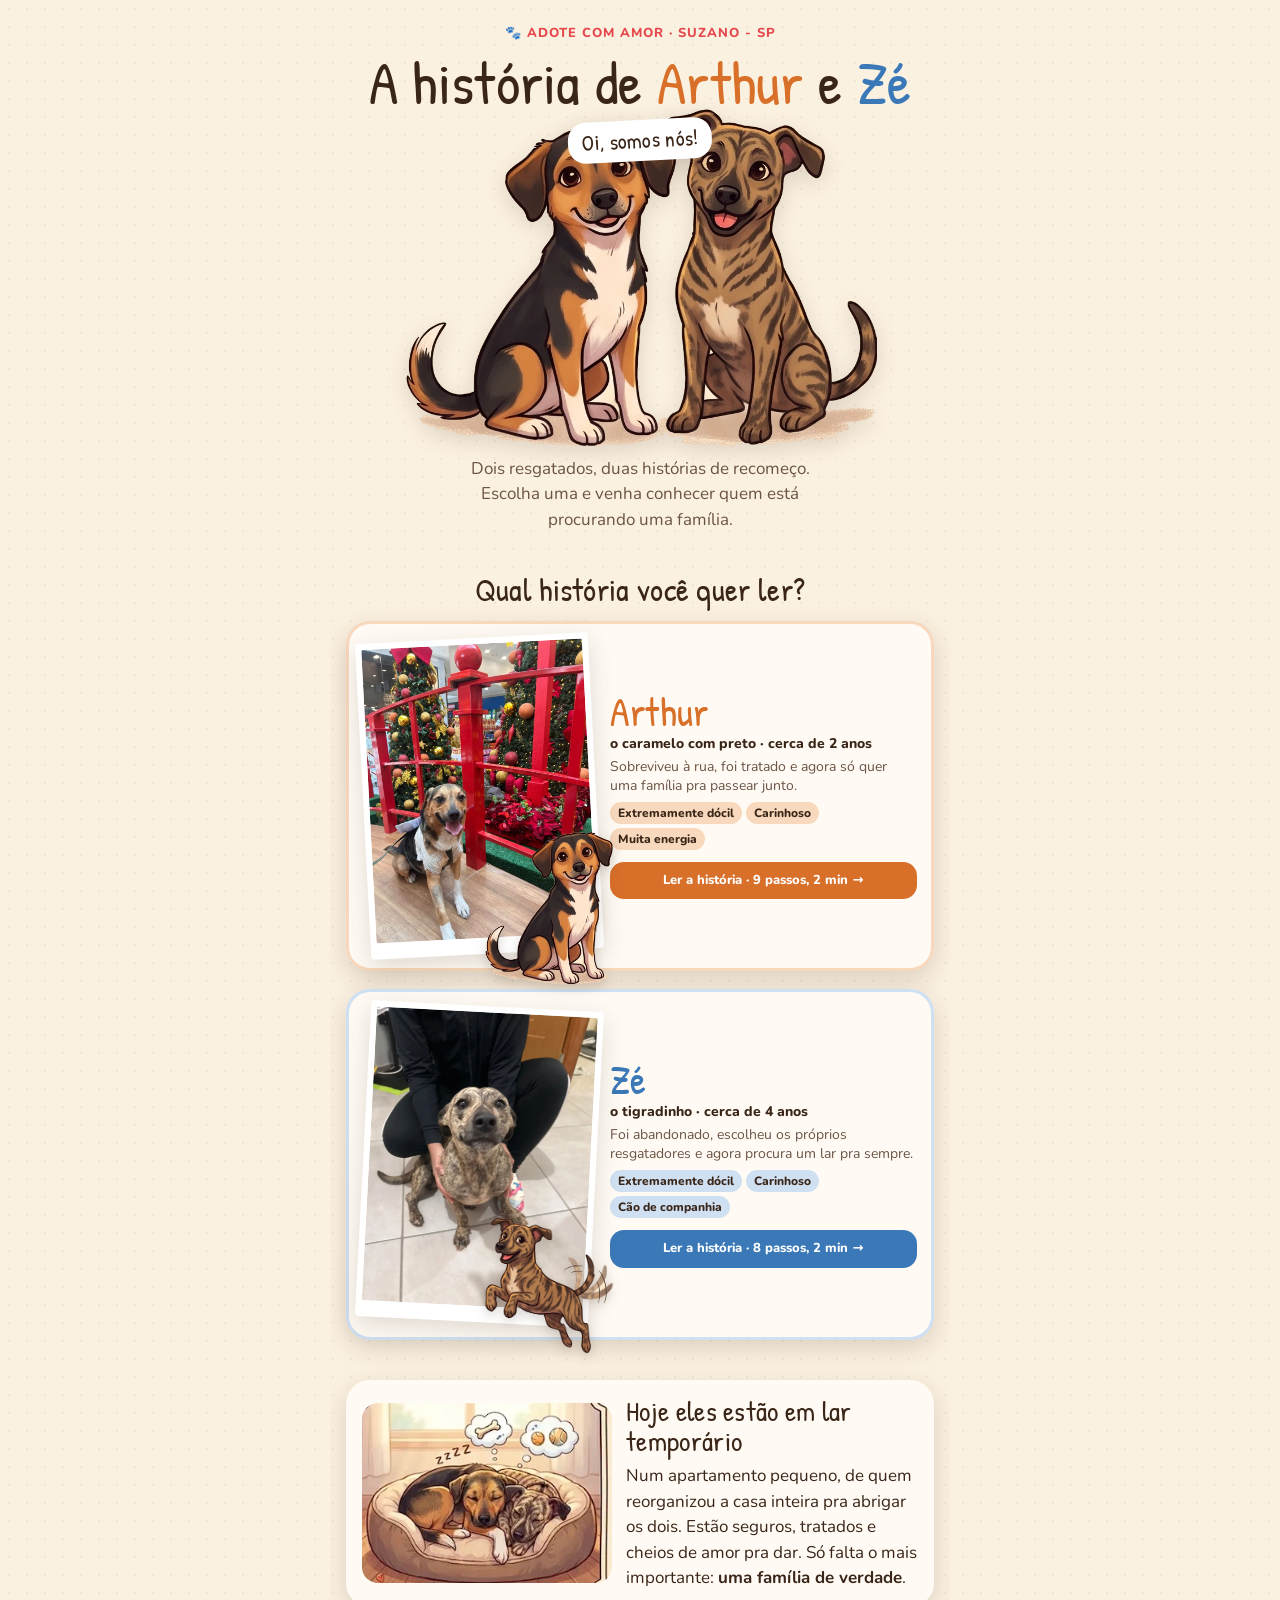
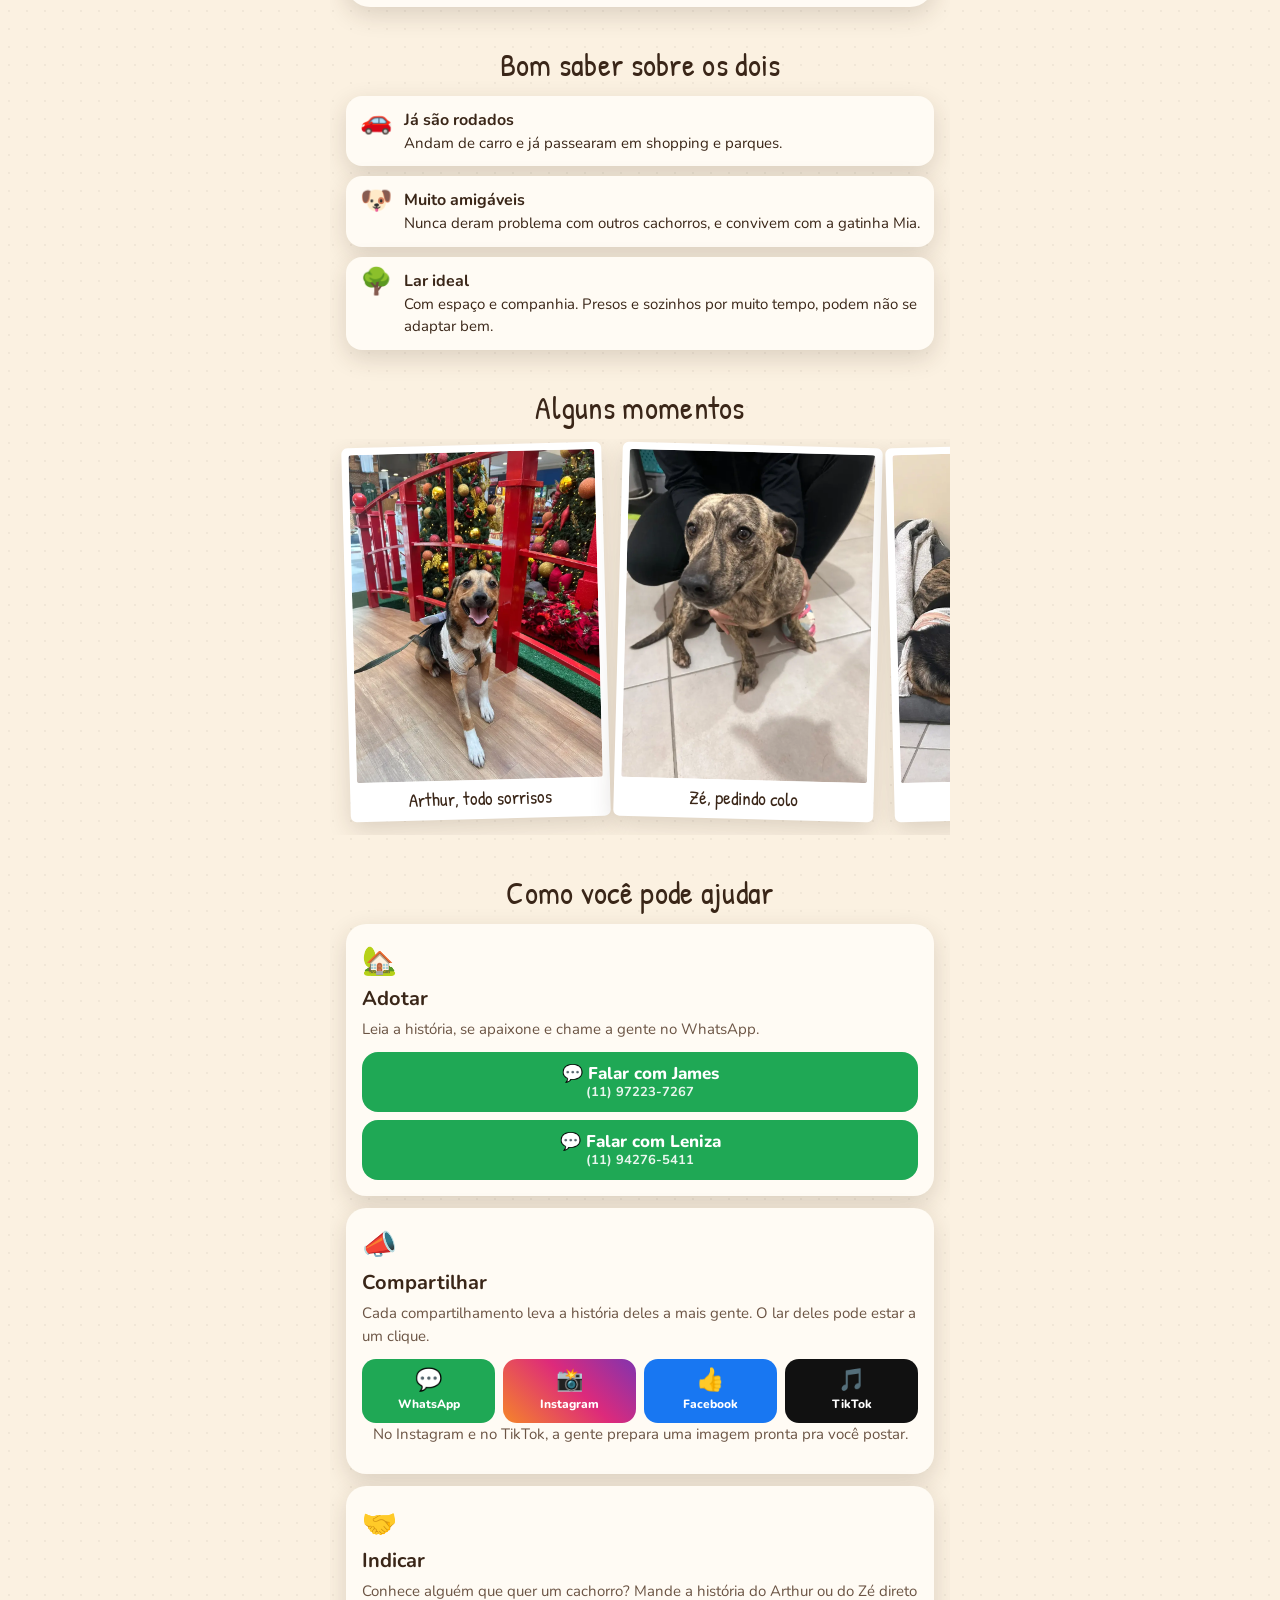
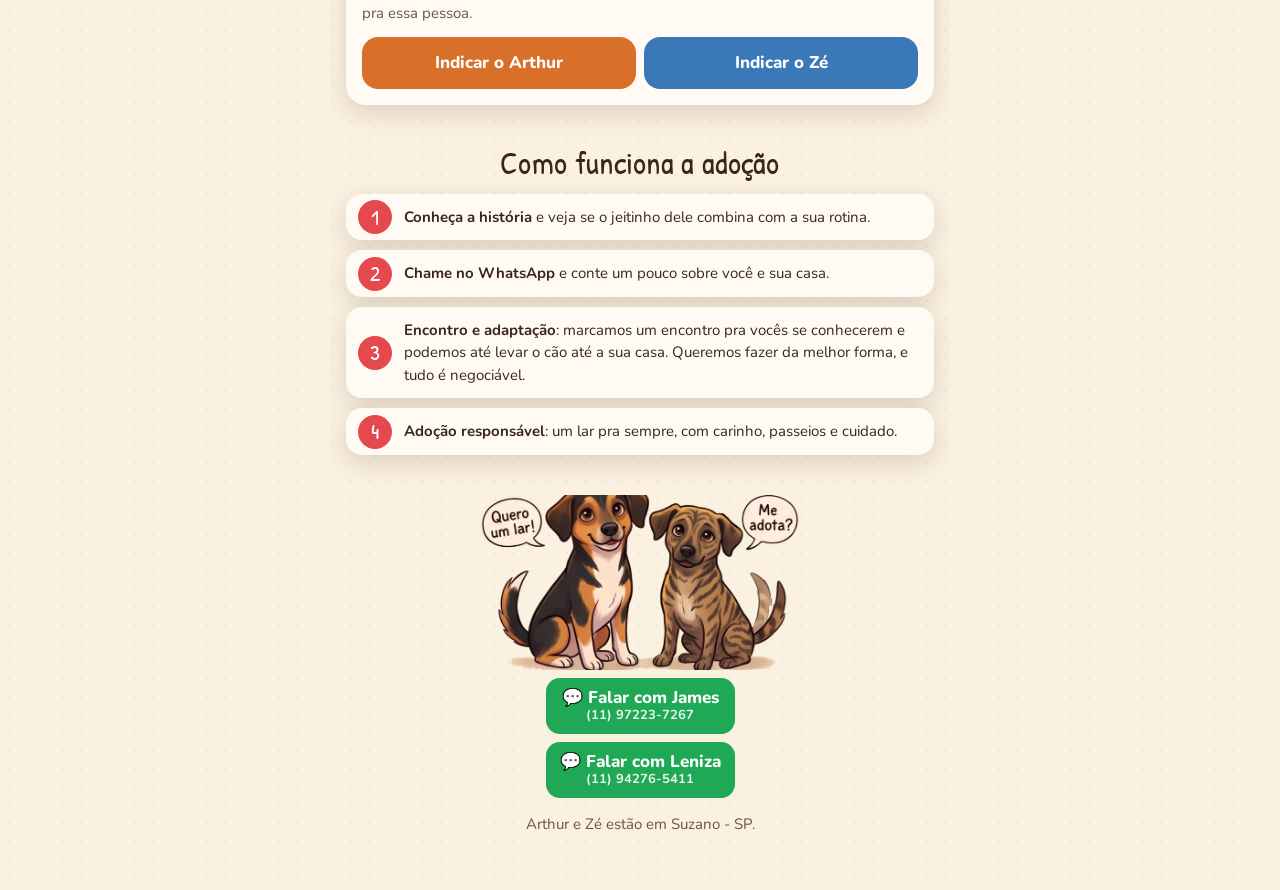
==== index.html @ c1d1a97b "Primeira versão do site de adoção do Arthur e do Zé Home com escolha da história, histórias em passo" ====
<!doctype html>
<html lang="pt-BR" data-base="">
<head>
  <meta charset="utf-8">
  <meta name="viewport" content="width=device-width, initial-scale=1, viewport-fit=cover">
  <title>Arthur e Zé procuram um lar</title>
  <meta name="description" content="Conheça a história do Arthur e do Zé, dois cachorros resgatados que procuram uma família em Suzano - SP.">
  <meta name="theme-color" content="#FBF1E1">
  <meta property="og:title" content="Arthur e Zé procuram um lar 🐾">
  <meta property="og:description" content="Dois resgatados, duas histórias. Escolha uma e conheça.">
  <meta property="og:image" content="https://jmsralmeida.github.io/adocao-arthur-ze/assets/og/home.jpg">
  <meta property="og:type" content="website">
  <meta property="og:url" content="https://jmsralmeida.github.io/adocao-arthur-ze/">
  <link rel="icon" href="assets/favicon.png">
  <link rel="preconnect" href="https://fonts.googleapis.com">
  <link rel="preconnect" href="https://fonts.gstatic.com" crossorigin>
  <link href="https://fonts.googleapis.com/css2?family=Patrick+Hand&family=Nunito:wght@400;700;800&display=swap" rel="stylesheet">
  <link rel="stylesheet" href="css/style.css">
</head>
<body class="home">
  <main class="home-wrap">

    <!-- Abertura -->
    <header class="hero">
      <p class="eyebrow">🐾 Adote com amor · <span data-cidade>Suzano - SP</span></p>
      <h1 class="titulo-mao">A história de <span class="c-arthur">Arthur</span> e <span class="c-ze">Zé</span></h1>
      <div class="hero-dupla">
        <span class="balao titulo-mao">Oi, somos nós!</span>
        <img class="fig fig-arthur" src="assets/figurinhas/arthur-sentado.webp" alt="Ilustração do Arthur sentado, sorrindo">
        <img class="fig fig-ze" src="assets/figurinhas/ze-sentado.webp" alt="Ilustração do Zé sentado, de língua de fora">
      </div>
      <p class="sub">Dois resgatados, duas histórias de recomeço. Escolha uma e venha conhecer quem está procurando uma família.</p>
    </header>

    <!-- Escolha da história -->
    <section class="secao" aria-labelledby="t-escolha">
      <h2 class="titulo-secao titulo-mao" id="t-escolha">Qual história você quer ler?</h2>
      <div class="escolha-lista" id="escolha"></div>
    </section>

    <!-- Por que agora -->
    <section class="secao faixa">
      <img class="faixa-fig" src="assets/ilustra/sonhadores.webp" alt="Ilustração do Arthur e do Zé dormindo juntos numa caminha">
      <div>
        <h2 class="titulo-mao">Hoje eles estão em lar temporário</h2>
        <p>Num apartamento pequeno, de quem reorganizou a casa inteira pra abrigar os dois. Estão seguros, tratados e cheios de amor pra dar. Só falta o mais importante: <strong>uma família de verdade</strong>.</p>
      </div>
    </section>

    <!-- Bom saber -->
    <section class="secao" aria-labelledby="t-saber">
      <h2 class="titulo-secao titulo-mao" id="t-saber">Bom saber sobre os dois</h2>
      <ul class="saber">
        <li><span aria-hidden="true">🚗</span><div><strong>Já são rodados</strong>Andam de carro e já passearam em shopping e parques.</div></li>
        <li><span aria-hidden="true">🐶</span><div><strong>Muito amigáveis</strong>Nunca deram problema com outros cachorros, e convivem com a gatinha Mia.</div></li>
        <li><span aria-hidden="true">🌳</span><div><strong>Lar ideal</strong>Com espaço e companhia. Presos e sozinhos por muito tempo, podem não se adaptar bem.</div></li>
      </ul>
    </section>

    <!-- Momentos -->
    <section class="secao" aria-labelledby="t-momentos">
      <h2 class="titulo-secao titulo-mao" id="t-momentos">Alguns momentos</h2>
      <div class="galeria" tabindex="0" aria-label="Galeria de fotos e ilustrações, role para o lado">
        <figure><img src="assets/fotos/arthur-sorriso.webp" alt="Arthur sorrindo no shopping" loading="lazy"><figcaption>Arthur, todo sorrisos</figcaption></figure>
        <figure><img src="assets/fotos/ze-colo2.webp" alt="Zé olhando para a câmera, pedindo carinho" loading="lazy"><figcaption>Zé, pedindo colo</figcaption></figure>
        <figure><img src="assets/fotos/trio-cama.webp" alt="Arthur, Zé e a gatinha Mia deitados juntos" loading="lazy"><figcaption>Arthur, Zé e a Mia</figcaption></figure>
        <figure><img src="assets/fotos/arthur-lenco.webp" alt="Arthur de lenço preto na cabeça" loading="lazy"><figcaption>Arthur de lenço</figcaption></figure>
        <figure><img src="assets/fotos/ze-banco.webp" alt="Zé sentado num banco no parque" loading="lazy"><figcaption>Zé no parque</figcaption></figure>
        <figure><img src="assets/fotos/ze-noel.webp" alt="Zé com o Papai Noel e a Mamãe Noel" loading="lazy"><figcaption>Zé e o Papai Noel</figcaption></figure>
        <figure><img src="assets/fotos/arthur-noel-capa.webp" alt="Arthur com o Papai Noel" loading="lazy"><figcaption>Arthur e o Papai Noel</figcaption></figure>
        <figure><img src="assets/fotos/arthur-parque.webp" alt="Arthur no parque, olhando pra cima" loading="lazy"><figcaption>Hora do passeio</figcaption></figure>
        <figure><img src="assets/fotos/arthur-gatinho.webp" alt="Arthur deitado na cama ao lado da gatinha Mia" loading="lazy"><figcaption>Amigo de todos</figcaption></figure>
      </div>
    </section>

    <!-- Como ajudar -->
    <section class="secao" aria-labelledby="t-ajudar">
      <h2 class="titulo-secao titulo-mao" id="t-ajudar">Como você pode ajudar</h2>
      <div class="ajuda">
        <div class="ajuda-item">
          <span class="ajuda-ico" aria-hidden="true">🏡</span>
          <h3>Adotar</h3>
          <p>Leia a história, se apaixone e chame a gente no WhatsApp.</p>
          <div class="lista-whats" id="whats-home"></div>
        </div>
        <div class="ajuda-item">
          <span class="ajuda-ico" aria-hidden="true">📣</span>
          <h3>Compartilhar</h3>
          <p>Cada compartilhamento leva a história deles a mais gente. O lar deles pode estar a um clique.</p>
          <div class="redes redes-site">
            <a class="rede rede-whats" data-rede="whats" target="_blank" rel="noopener"><span>💬</span>WhatsApp</a>
            <button class="rede rede-insta" data-rede="insta"><span>📸</span>Instagram</button>
            <a class="rede rede-face" data-rede="face" target="_blank" rel="noopener"><span>👍</span>Facebook</a>
            <button class="rede rede-tiktok" data-rede="tiktok"><span>🎵</span>TikTok</button>
          </div>
          <p class="nota-rede">No Instagram e no TikTok, a gente prepara uma imagem pronta pra você postar.</p>
        </div>
        <div class="ajuda-item">
          <span class="ajuda-ico" aria-hidden="true">🤝</span>
          <h3>Indicar</h3>
          <p>Conhece alguém que quer um cachorro? Mande a história do Arthur ou do Zé direto pra essa pessoa.</p>
          <div class="ajuda-duplo">
            <a class="btn btn-arthur" href="arthur/index.html#10">Indicar o Arthur</a>
            <a class="btn btn-ze" href="ze/index.html#9">Indicar o Zé</a>
          </div>
        </div>
      </div>
    </section>

    <!-- Como funciona -->
    <section class="secao" aria-labelledby="t-passos">
      <h2 class="titulo-secao titulo-mao" id="t-passos">Como funciona a adoção</h2>
      <ol class="passos-adocao">
        <li><strong>Conheça a história</strong> e veja se o jeitinho dele combina com a sua rotina.</li>
        <li><strong>Chame no WhatsApp</strong> e conte um pouco sobre você e sua casa.</li>
        <li><strong>Encontro e adaptação</strong>: marcamos um encontro pra vocês se conhecerem e podemos até levar o cão até a sua casa. Queremos fazer da melhor forma, e tudo é negociável.</li>
        <li><strong>Adoção responsável</strong>: um lar pra sempre, com carinho, passeios e cuidado.</li>
      </ol>
    </section>

    <footer class="rodape">
      <img class="rodape-fig" src="assets/figurinhas/nos-adota.webp" alt="Ilustração do Arthur e do Zé: 'Quero um lar!' e 'Me adota?'">
      <div class="rodape-contato lista-whats" id="contatos"></div>
      <p>Arthur e Zé estão em <span data-cidade>Suzano - SP</span>.</p>
    </footer>
  </main>
  <script src="js/dados.js"></script>
  <script src="js/compartilhar.js"></script>
  <script src="js/home.js"></script>
</body>
</html>
---- css/style.css ----
:root {
  --creme: #FBF1E1;
  --papel: #FFFBF4;
  --tinta: #3A2618;
  --tinta-suave: #6B5444;
  --arthur: #D9702A;
  --arthur-claro: #F8D9BD;
  --ze: #3A78B8;
  --ze-claro: #CFE0F2;
  --coracao: #E5484D;
  --whats: #1FA855;
  --sombra: 0 8px 24px rgba(58, 38, 24, .16);
  --destaque: var(--arthur);
  --destaque-claro: var(--arthur-claro);
}
.tema-ze { --destaque: var(--ze); --destaque-claro: var(--ze-claro); }

* { box-sizing: border-box; }
html, body { margin: 0; }
body {
  background: var(--creme);
  color: var(--tinta);
  font: 17px/1.5 "Nunito", system-ui, sans-serif;
  -webkit-tap-highlight-color: transparent;
  background-image: radial-gradient(rgba(58,38,24,.05) 1px, transparent 1px);
  background-size: 18px 18px;
}
img, video { display: block; max-width: 100%; }
button { font: inherit; color: inherit; cursor: pointer; }
.titulo-mao { font-family: "Patrick Hand", "Comic Sans MS", cursive; font-weight: 400; letter-spacing: .3px; }
.c-arthur { color: var(--arthur); }
.c-ze { color: var(--ze); }
mark.pendente { background: #FFE36E; color: #5A4300; border-radius: 4px; padding: 0 4px; font-style: italic; }

/* ---------- Polaroid ---------- */
.polaroid {
  display: block; background: #fff; padding: 8px 8px 22px; border-radius: 4px;
  box-shadow: var(--sombra); transform: rotate(var(--r, 0deg));
}
.polaroid img, .polaroid video { width: 100%; height: auto; aspect-ratio: 3/4; object-fit: cover; border-radius: 2px; background: #eee; }

/* ---------- Home ---------- */
.home-wrap { max-width: 620px; margin: 0 auto; padding: 24px 16px 40px; overflow-x: hidden; }
.hero { text-align: center; }
.eyebrow { margin: 0; font-weight: 800; color: var(--coracao); font-size: 13px; text-transform: uppercase; letter-spacing: 1px; }
.hero h1 { font-size: clamp(40px, 12vw, 60px); line-height: 1; margin: 8px 0 4px; }
.hero-dupla { position: relative; display: flex; justify-content: center; align-items: flex-end; gap: 0; height: min(62vw, 330px); margin: 8px auto 6px; }
.hero-dupla .fig { height: 100%; width: auto; filter: drop-shadow(0 6px 10px rgba(58,38,24,.15)); }
.hero-dupla .fig-arthur { margin-right: -4%; animation: balanca 3.2s ease-in-out infinite; transform-origin: bottom center; }
.hero-dupla .fig-ze { height: 104%; animation: balanca 3.2s ease-in-out infinite reverse; transform-origin: bottom center; }
.balao { position: absolute; top: 0; left: 50%; transform: translateX(-50%) rotate(-3deg); background: #fff; padding: 4px 14px; border-radius: 18px; font-size: 22px; box-shadow: var(--sombra); z-index: 2; white-space: nowrap; }
@keyframes balanca { 0%, 100% { transform: rotate(-1.5deg); } 50% { transform: rotate(1.5deg); } }
.sub { margin: 0 auto; max-width: 34ch; color: var(--tinta-suave); }

.secao { margin-top: 40px; }
.titulo-secao { font-size: 32px; text-align: center; margin: 0 0 14px; line-height: 1.1; }

.escolha-lista { display: grid; gap: 18px; }
.escolha-cao { display: grid; grid-template-columns: 42% 1fr; gap: 14px; align-items: center; text-decoration: none; color: inherit; background: var(--papel); border-radius: 24px; padding: 14px; box-shadow: var(--sombra); border: 3px solid var(--arthur-claro); transition: transform .15s; }
.escolha-cao.ze { border-color: var(--ze-claro); }
.escolha-cao:active { transform: scale(.98); }
.escolha-fotos { position: relative; display: block; }
.escolha-fotos .polaroid { --r: -3deg; padding: 6px 6px 16px; }
.ze .escolha-fotos .polaroid { --r: 3deg; }
.escolha-fig { position: absolute; width: 56%; right: -8%; bottom: -10%; filter: drop-shadow(0 4px 6px rgba(58,38,24,.2)); }
.escolha-txt { display: flex; flex-direction: column; gap: 4px; }
.escolha-txt strong { font-size: 40px; line-height: .9; }
.arthur .escolha-txt strong { color: var(--arthur); }
.ze .escolha-txt strong { color: var(--ze); }
.escolha-desc { font-weight: 800; font-size: 14px; }
.escolha-gancho { font-size: 14px; color: var(--tinta-suave); line-height: 1.35; }
.escolha-tags { display: flex; flex-wrap: wrap; gap: 4px; margin-top: 2px; }
.escolha-tags em { font-style: normal; font-size: 12px; font-weight: 800; padding: 2px 8px; border-radius: 999px; }
.arthur .escolha-tags em { background: var(--arthur-claro); }
.ze .escolha-tags em { background: var(--ze-claro); }
.botao-ler { margin-top: 8px; padding: 9px 12px; border-radius: 14px; font-weight: 800; color: #fff; font-size: 13px; text-align: center; }
.arthur .botao-ler { background: var(--arthur); }
.ze .botao-ler { background: var(--ze); }

.faixa { display: grid; gap: 14px; background: var(--papel); border-radius: 24px; padding: 16px; box-shadow: var(--sombra); }
.faixa-fig { border-radius: 16px; width: 100%; }
.faixa h2 { font-size: 28px; line-height: 1.1; margin: 0 0 6px; }
.faixa p { margin: 0; }

.galeria { display: flex; gap: 12px; overflow-x: auto; scroll-snap-type: x mandatory; padding: 6px 16px 16px; margin: 0 -16px; scrollbar-width: none; }
.galeria::-webkit-scrollbar { display: none; }
.galeria figure { flex: 0 0 58%; max-width: 260px; margin: 0; scroll-snap-align: center; background: #fff; padding: 7px 7px 4px; border-radius: 6px; box-shadow: var(--sombra); }
.galeria figure:nth-child(odd) { transform: rotate(-1.5deg); }
.galeria figure:nth-child(even) { transform: rotate(1.5deg); }
.galeria img { width: 100%; aspect-ratio: 3/4; object-fit: cover; border-radius: 3px; }
.galeria .ilus { background: var(--papel); }
.galeria .ilus img { object-fit: contain; padding: 8px; }
.galeria .cena img { object-fit: cover; padding: 0; }
.galeria figcaption { font-family: "Patrick Hand", cursive; font-size: 19px; text-align: center; padding: 4px 0 2px; }

.ajuda { display: grid; gap: 12px; }
.ajuda-item { background: var(--papel); border-radius: 20px; padding: 16px; box-shadow: var(--sombra); }
.ajuda-ico { font-size: 28px; }
.ajuda-item h3 { margin: 2px 0 4px; font-size: 20px; }
.ajuda-item p { margin: 0 0 12px; color: var(--tinta-suave); font-size: 15px; }
.ajuda-duplo { display: grid; grid-template-columns: 1fr 1fr; gap: 8px; }
.btn-escuro { background: var(--tinta); color: #fff; width: 100%; }
.btn-arthur { background: var(--arthur); color: #fff; }
.btn-ze { background: var(--ze); color: #fff; }

.passos-adocao { counter-reset: p; list-style: none; padding: 0; margin: 0; display: grid; gap: 10px; }
.passos-adocao li { counter-increment: p; position: relative; padding: 12px 14px 12px 58px; background: var(--papel); border-radius: 16px; box-shadow: var(--sombra); font-size: 15px; }
.passos-adocao li::before { content: counter(p); position: absolute; left: 12px; top: 50%; transform: translateY(-50%); width: 34px; height: 34px; border-radius: 50%; background: var(--coracao); color: #fff; display: grid; place-items: center; font-family: "Patrick Hand", cursive; font-size: 22px; }

.rodape { text-align: center; color: var(--tinta-suave); font-size: 15px; margin-top: 40px; }
.rodape-fig { width: min(320px, 85%); margin: 0 auto 8px; }
.rodape-contato { display: flex; flex-wrap: wrap; justify-content: center; gap: 8px; }
.rodape-contato a { background: var(--whats); color: #fff; text-decoration: none; font-weight: 800; padding: 10px 14px; border-radius: 14px; }
.link-botao { background: none; border: 0; padding: 0; text-decoration: underline; font-weight: 800; color: var(--tinta); }

@media (min-width: 640px) {
  .faixa { grid-template-columns: 45% 1fr; align-items: center; }
}
@media (prefers-reduced-motion: reduce) { .hero-dupla .fig { animation: none; } }

/* ---------- História (stories) ---------- */
body.historia { overflow: hidden; height: 100dvh; overscroll-behavior: none; }
.story { height: 100dvh; max-width: 560px; margin: 0 auto; display: flex; flex-direction: column; position: relative; }
.story-topo { padding: calc(10px + env(safe-area-inset-top)) 16px 6px; }
.progresso { display: flex; gap: 4px; }
.progresso span { flex: 1; height: 4px; border-radius: 4px; background: rgba(58,38,24,.15); overflow: hidden; }
.progresso span.feito { background: var(--destaque); }
.story-barra { display: flex; align-items: center; gap: 10px; margin-top: 10px; }
.chip-voltar { width: 36px; height: 36px; border-radius: 50%; display: grid; place-items: center; background: var(--papel); box-shadow: var(--sombra); text-decoration: none; color: var(--tinta); font-weight: 800; }
.chip-nome { font-size: 26px; color: var(--destaque); line-height: 1; }
.contador { margin-left: auto; font-size: 13px; font-weight: 700; color: var(--tinta-suave); }

.slides { flex: 1; position: relative; overflow: hidden; touch-action: pan-y; }
.trilho { display: flex; height: 100%; transition: transform .35s cubic-bezier(.2,.8,.2,1); will-change: transform; }
.trilho.arrastando { transition: none; }
.slide { flex: 0 0 100%; height: 100%; overflow-y: auto; padding: 8px 16px 16px; -webkit-overflow-scrolling: touch; }
.slide-midia { position: relative; height: min(46dvh, 440px); margin: 6px auto 14px; max-width: 420px; }
.slide-midia .polaroid { position: absolute; width: 66%; }
.slide-midia .p0 { left: 0; top: 0; --r: -3deg; z-index: 2; width: 53%; }
.slide-midia .p1 { right: 0; top: 9%; --r: 3deg; z-index: 1; width: 51%; }
.slide-midia.uma .p0 { left: 50%; margin-left: -36%; width: 72%; --r: -2deg; }
.slide-midia .polaroid { height: auto; }
.slide-midia .polaroid img, .slide-midia .polaroid video { aspect-ratio: auto; height: calc(min(46dvh, 440px) - 50px); }
.slide-midia .p1 img { height: calc(min(46dvh, 440px) - 90px); }
.sticker {
  position: absolute; z-index: 3; width: 44%; right: 0; bottom: -6px;
  background: var(--papel); border-radius: 18px; padding: 4px; border: 3px solid #fff;
  box-shadow: var(--sombra); transform: rotate(5deg);
}
.slide-midia.com-duas .sticker { left: 26%; right: auto; bottom: -14px; transform: rotate(-4deg); width: 42%; }
.sticker img { border-radius: 14px; }
.slide h2 { font-size: clamp(30px, 8.5vw, 40px); line-height: 1.05; margin: 0 0 8px; color: var(--destaque); }
.slide p { margin: 0; font-size: 18px; }
.slide-texto { max-width: 460px; margin: 0 auto; }

.story-nav { display: flex; align-items: center; justify-content: space-between; padding: 8px 16px calc(14px + env(safe-area-inset-bottom)); }
.seta { width: 54px; height: 54px; border-radius: 50%; border: 0; background: var(--papel); box-shadow: var(--sombra); font-size: 34px; line-height: 1; padding-bottom: 4px; }
.seta-prox { background: var(--destaque); color: #fff; }
.seta:disabled { opacity: .3; }
.dica { font-size: 13px; color: var(--tinta-suave); text-align: center; }

/* ---------- Final: adoção ---------- */
.final h2 { text-align: center; }
.final .lead { text-align: center; margin-bottom: 16px; }
.final-ilustra { max-width: 300px; margin: 4px auto 8px; }
.final-ilustra img { border-radius: 18px; }
.ficha { background: var(--papel); border-radius: 18px; box-shadow: var(--sombra); padding: 6px 16px; margin: 0 auto 16px; max-width: 460px; }
.ficha div { display: flex; justify-content: space-between; gap: 12px; padding: 9px 0; border-bottom: 1px dashed rgba(58,38,24,.18); font-size: 15px; }
.ficha div:last-child { border: 0; }
.ficha dt { font-weight: 800; }
.ficha dd { margin: 0; text-align: right; }
.acoes { display: grid; gap: 10px; max-width: 460px; margin: 0 auto; }
.btn { display: flex; align-items: center; justify-content: center; gap: 8px; min-height: 52px; padding: 12px 16px; border-radius: 16px; border: 0; font-weight: 800; font-size: 17px; text-decoration: none; text-align: center; }
.btn-whats { background: var(--whats); color: #fff; }
.btn-compartilhar { background: var(--destaque); color: #fff; }
.btn-claro { background: var(--papel); color: var(--tinta); box-shadow: var(--sombra); }
.acoes h3 { margin: 14px 0 0; font-size: 24px; text-align: center; }
.acoes .nota { font-size: 14px; color: var(--tinta-suave); text-align: center; margin: 0; }
.outro-cao { display: flex; align-items: center; gap: 12px; text-decoration: none; color: inherit; background: var(--papel); border-radius: 18px; padding: 10px; box-shadow: var(--sombra); margin: 18px auto 8px; max-width: 460px; }
.outro-cao img { width: 64px; height: 64px; border-radius: 50%; object-fit: cover; }
.outro-cao strong { display: block; font-size: 22px; }

/* ---------- Modal do card ---------- */
.modal { position: fixed; inset: 0; z-index: 50; background: rgba(30,20,12,.6); display: grid; place-items: center; padding: 16px; }
.modal[hidden] { display: none; }
.modal-caixa { background: var(--creme); border-radius: 22px; padding: 16px; width: 100%; max-width: 420px; max-height: 92dvh; overflow-y: auto; }
.modal-caixa h3 { margin: 0 0 10px; font-size: 26px; text-align: center; }
.modal-caixa img { width: 100%; border-radius: 12px; box-shadow: var(--sombra); }
.modal-caixa textarea { width: 100%; min-height: 120px; margin: 12px 0; border-radius: 12px; border: 1px solid rgba(58,38,24,.2); padding: 10px; font: 15px/1.4 "Nunito", sans-serif; background: var(--papel); color: var(--tinta); }
.modal-caixa .acoes { gap: 8px; }
.toast { position: fixed; left: 50%; bottom: 90px; transform: translateX(-50%); background: var(--tinta); color: #fff; padding: 10px 16px; border-radius: 999px; font-size: 14px; z-index: 60; }

@media (prefers-reduced-motion: reduce) { .trilho { transition: none; } }
@media (min-width: 700px) { .dica::after { content: " (ou use ← →)"; } }

.chip-ficha { border: 0; border-radius: 999px; padding: 7px 12px; background: var(--destaque-claro); color: var(--tinta); font-weight: 800; font-size: 13px; }
.jeito { list-style: none; padding: 0; margin: 0 auto 14px; max-width: 460px; display: flex; flex-wrap: wrap; justify-content: center; gap: 8px; }
.jeito li { background: var(--destaque); color: #fff; font-weight: 800; font-size: 14px; padding: 6px 12px; border-radius: 999px; }
.jeito li mark.pendente { background: transparent; color: #fff; }

/* ---------- WhatsApp e redes ---------- */
.lista-whats { display: grid; gap: 8px; }
.btn-pessoa { flex-direction: column; gap: 0; line-height: 1.2; }
.btn-pessoa small { font-weight: 700; font-size: 13px; opacity: .9; }
.rodape-contato.lista-whats { max-width: 360px; margin: 0 auto 10px; }
.rede-titulo { margin: 14px 0 6px; font-weight: 800; text-align: center; font-size: 14px; color: var(--tinta-suave); }
.redes { display: grid; grid-template-columns: repeat(4, 1fr); gap: 8px; }
.rede { display: flex; flex-direction: column; align-items: center; gap: 4px; border: 0; border-radius: 14px; padding: 10px 2px; font-size: 12px; font-weight: 800; color: #fff; text-decoration: none; cursor: pointer; }
.rede span { font-size: 22px; line-height: 1; }
.rede-whats { background: var(--whats); }
.rede-insta { background: linear-gradient(45deg, #F58529, #DD2A7B 55%, #8134AF); }
.rede-face { background: #1877F2; }
.rede-tiktok { background: #111; }
.nota-rede { font-size: 13px; color: var(--tinta-suave); text-align: center; margin: 8px 0 0; min-height: 1em; }
.formatos { display: grid; grid-template-columns: 1fr 1fr; gap: 6px; margin-bottom: 10px; background: var(--papel); padding: 4px; border-radius: 12px; }
.formato { border: 0; background: transparent; border-radius: 9px; padding: 8px; font-weight: 800; font-size: 13px; }
.formato.ativo { background: var(--destaque); color: #fff; }
.modal-caixa img#card-img { max-height: 46dvh; width: auto; max-width: 100%; margin: 0 auto; }

.saber { list-style: none; padding: 0; margin: 0; display: grid; gap: 10px; }
.saber li { display: flex; gap: 12px; align-items: flex-start; background: var(--papel); border-radius: 16px; padding: 12px 14px; box-shadow: var(--sombra); font-size: 15px; }
.saber li span { font-size: 26px; line-height: 1; }
.saber li strong { display: block; font-size: 16px; }
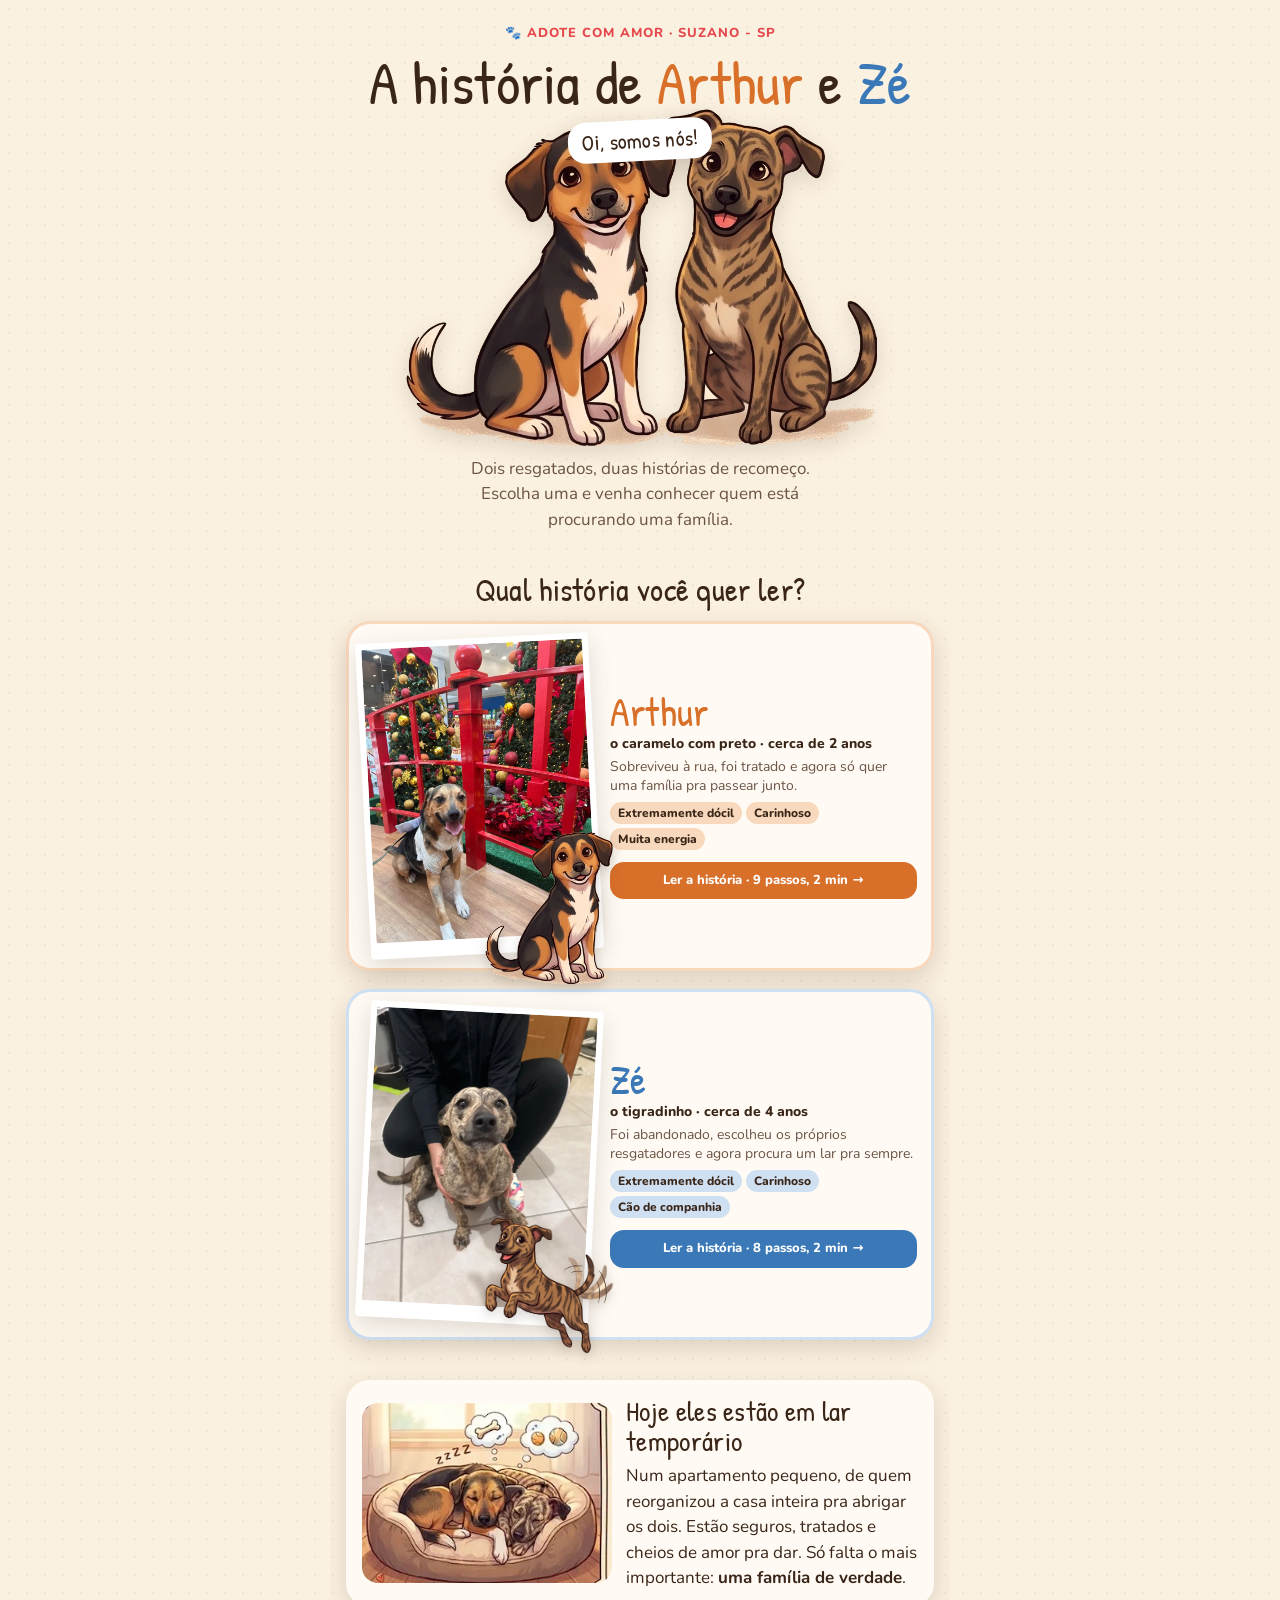
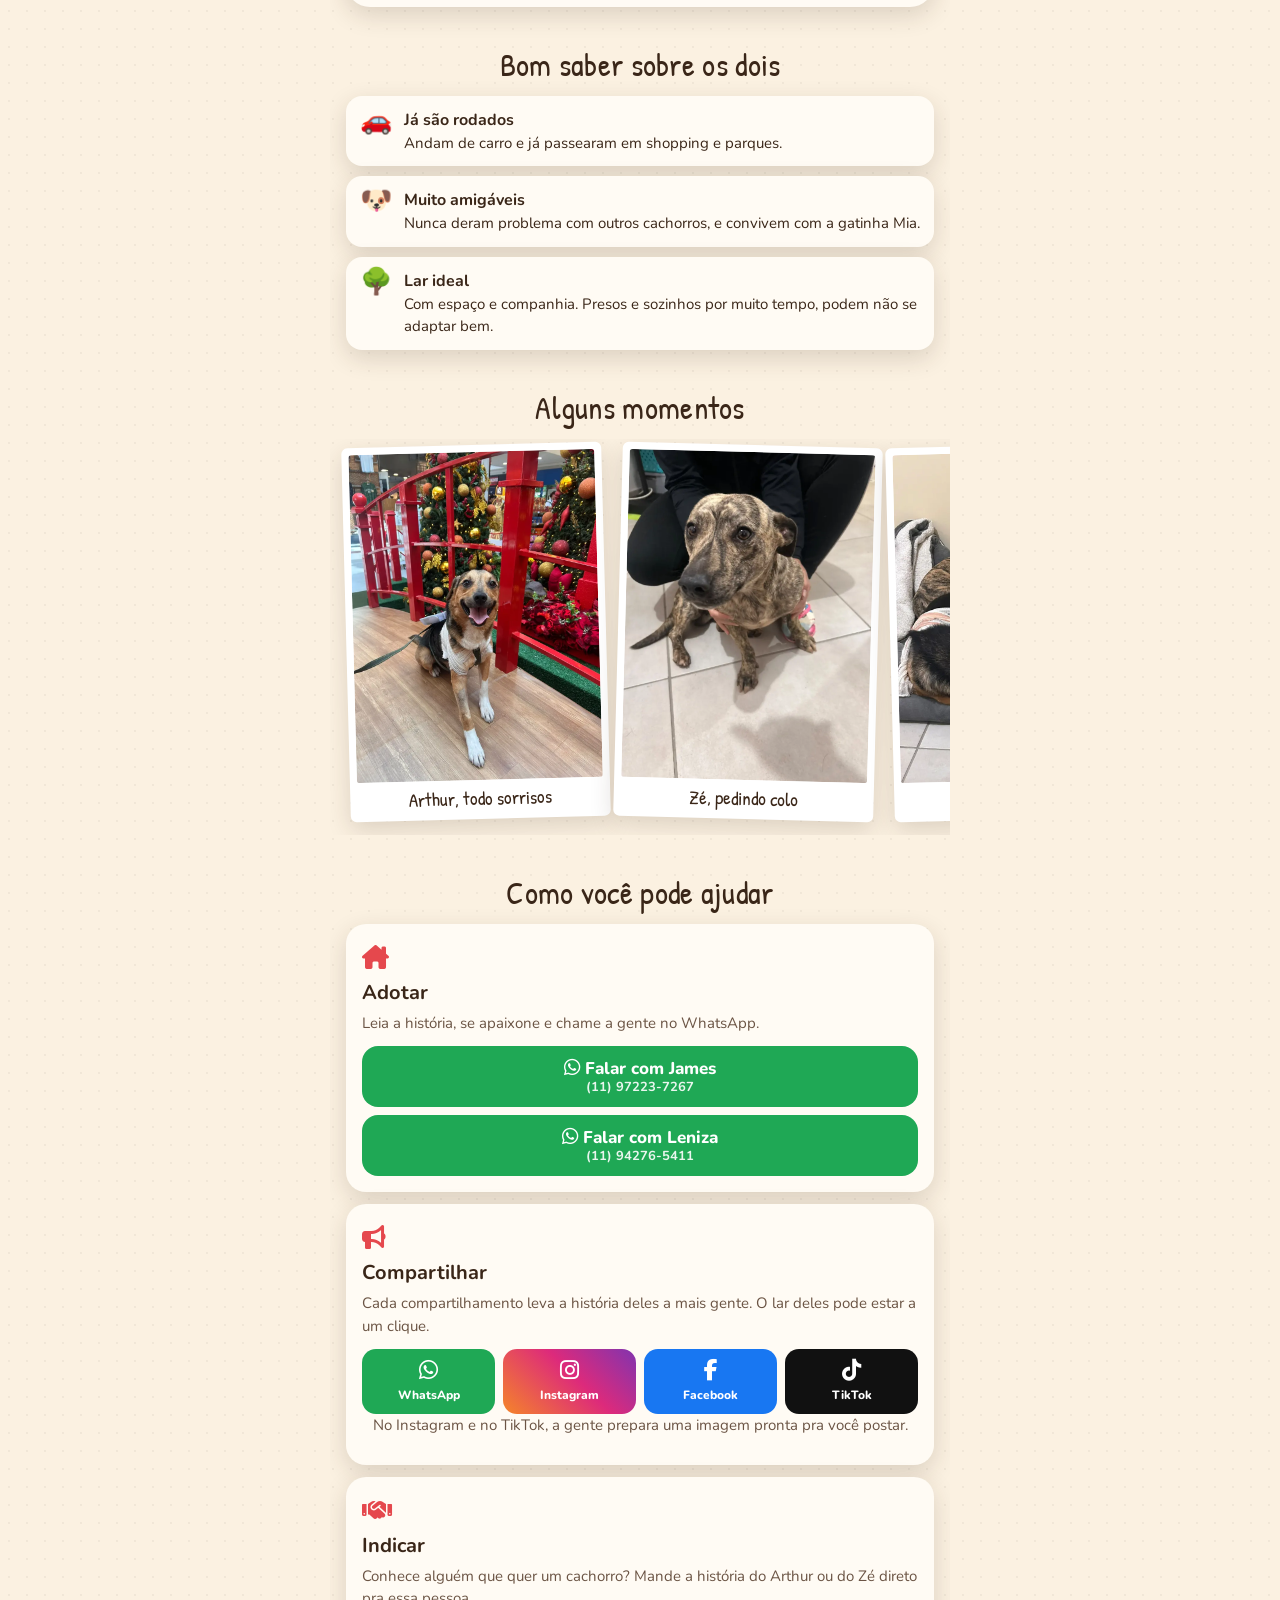
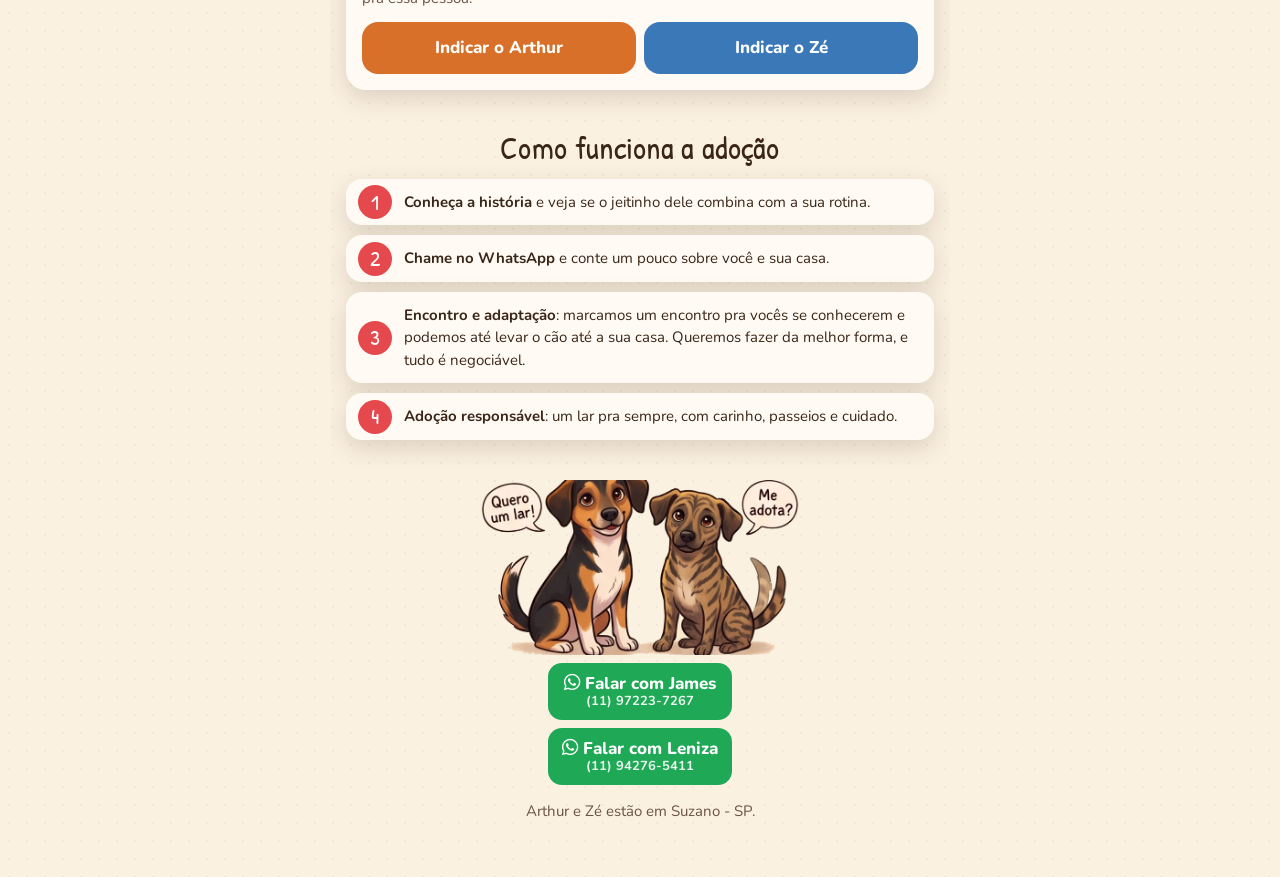
==== commit dcfb4ac7: "Ícones das redes com Font Awesome e botão de voltar pra home na ficha Co-Authored-By: Claude Opus 5." ====
--- a/index.html
+++ b/index.html
@@ -15,6 +15,7 @@
   <link rel="preconnect" href="https://fonts.googleapis.com">
   <link rel="preconnect" href="https://fonts.gstatic.com" crossorigin>
   <link href="https://fonts.googleapis.com/css2?family=Patrick+Hand&family=Nunito:wght@400;700;800&display=swap" rel="stylesheet">
+  <link rel="stylesheet" href="vendor/fontawesome/css/all.min.css">
   <link rel="stylesheet" href="css/style.css">
 </head>
 <body class="home">
@@ -78,25 +79,25 @@
       <h2 class="titulo-secao titulo-mao" id="t-ajudar">Como você pode ajudar</h2>
       <div class="ajuda">
         <div class="ajuda-item">
-          <span class="ajuda-ico" aria-hidden="true">🏡</span>
+          <span class="ajuda-ico"><i class="fa-solid fa-house-chimney" aria-hidden="true"></i></span>
           <h3>Adotar</h3>
           <p>Leia a história, se apaixone e chame a gente no WhatsApp.</p>
           <div class="lista-whats" id="whats-home"></div>
         </div>
         <div class="ajuda-item">
-          <span class="ajuda-ico" aria-hidden="true">📣</span>
+          <span class="ajuda-ico"><i class="fa-solid fa-bullhorn" aria-hidden="true"></i></span>
           <h3>Compartilhar</h3>
           <p>Cada compartilhamento leva a história deles a mais gente. O lar deles pode estar a um clique.</p>
           <div class="redes redes-site">
-            <a class="rede rede-whats" data-rede="whats" target="_blank" rel="noopener"><span>💬</span>WhatsApp</a>
-            <button class="rede rede-insta" data-rede="insta"><span>📸</span>Instagram</button>
-            <a class="rede rede-face" data-rede="face" target="_blank" rel="noopener"><span>👍</span>Facebook</a>
-            <button class="rede rede-tiktok" data-rede="tiktok"><span>🎵</span>TikTok</button>
+            <a class="rede rede-whats" data-rede="whats" target="_blank" rel="noopener"><span><i class="fa-brands fa-whatsapp" aria-hidden="true"></i></span>WhatsApp</a>
+            <button class="rede rede-insta" data-rede="insta"><span><i class="fa-brands fa-instagram" aria-hidden="true"></i></span>Instagram</button>
+            <a class="rede rede-face" data-rede="face" target="_blank" rel="noopener"><span><i class="fa-brands fa-facebook-f" aria-hidden="true"></i></span>Facebook</a>
+            <button class="rede rede-tiktok" data-rede="tiktok"><span><i class="fa-brands fa-tiktok" aria-hidden="true"></i></span>TikTok</button>
           </div>
           <p class="nota-rede">No Instagram e no TikTok, a gente prepara uma imagem pronta pra você postar.</p>
         </div>
         <div class="ajuda-item">
-          <span class="ajuda-ico" aria-hidden="true">🤝</span>
+          <span class="ajuda-ico"><i class="fa-solid fa-handshake" aria-hidden="true"></i></span>
           <h3>Indicar</h3>
           <p>Conhece alguém que quer um cachorro? Mande a história do Arthur ou do Zé direto pra essa pessoa.</p>
           <div class="ajuda-duplo">
--- a/css/style.css
+++ b/css/style.css
@@ -221,3 +221,8 @@
 .saber li { display: flex; gap: 12px; align-items: flex-start; background: var(--papel); border-radius: 16px; padding: 12px 14px; box-shadow: var(--sombra); font-size: 15px; }
 .saber li span { font-size: 26px; line-height: 1; }
 .saber li strong { display: block; font-size: 16px; }
+
+.voltar-home { max-width: 460px; margin: 10px auto 8px; }
+.ajuda-ico { font-size: 24px; color: var(--coracao); }
+.rede span i { font-size: 22px; }
+.btn i { font-size: 1.1em; }
